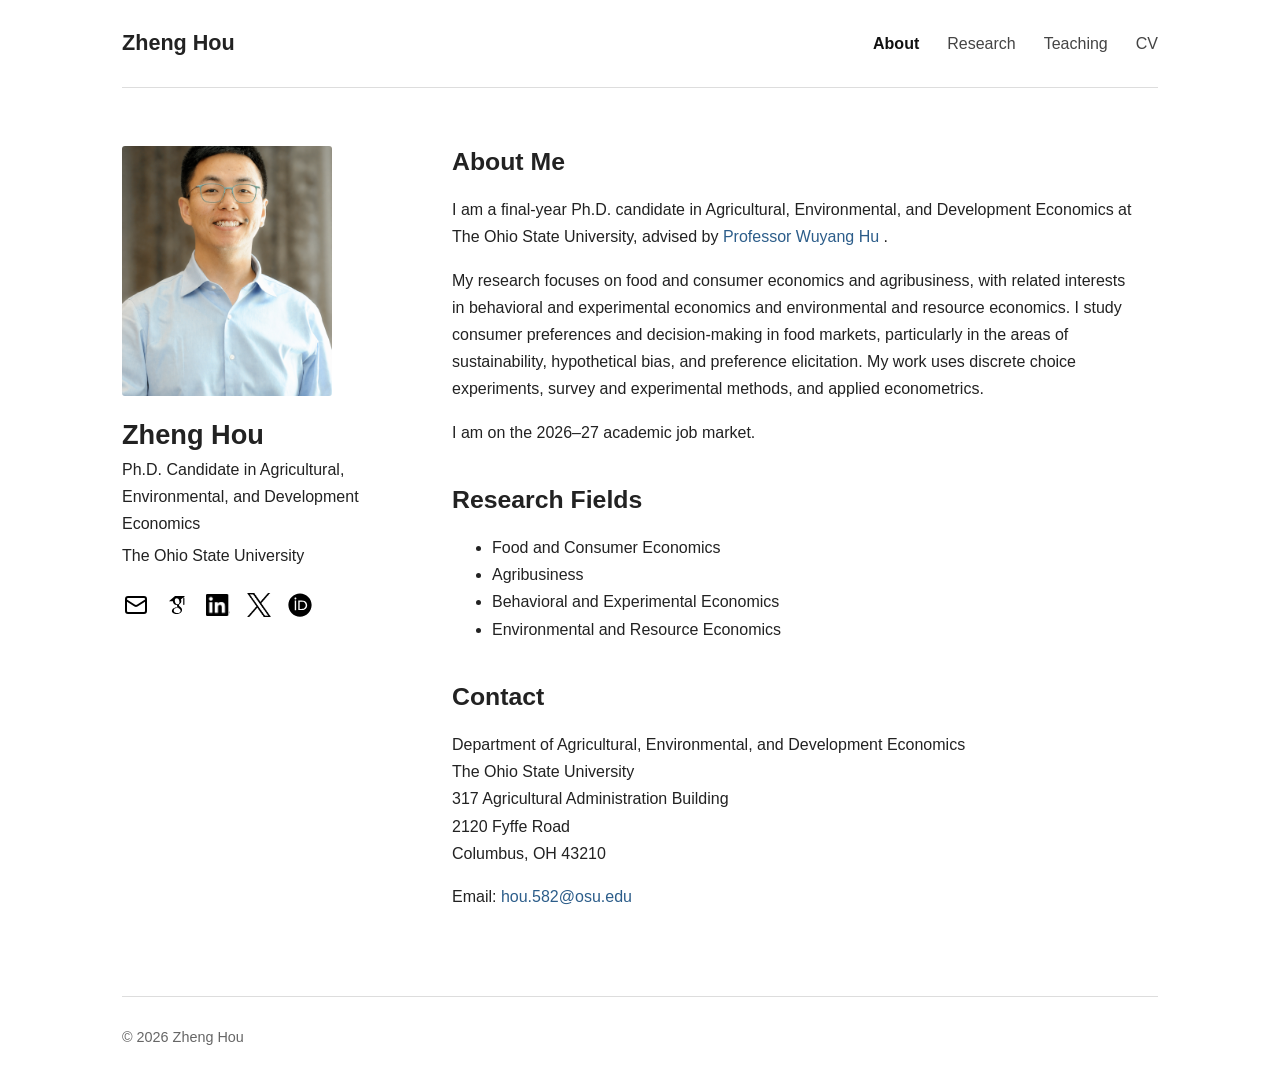
==== index.html @ 5481d35b "Update index.html" ====
<!DOCTYPE html>
<html lang="en">
<head>
  <meta charset="UTF-8">

  <meta
    name="viewport"
    content="width=device-width, initial-scale=1.0"
  >

  <meta
    name="description"
    content="Personal academic website"
  >

  <title>Zheng Hou | Food and Consumer Economics</title>

  <link rel="stylesheet" href="style.css">
</head>

<body>

  <!-- Top navigation -->
  <header class="site-header">

    <a class="site-title" href="index.html">
      Zheng Hou
    </a>

    <nav class="site-nav">
      <a class="active" href="index.html">About</a>
      <a href="research.html">Research</a>
      <a href="teaching.html">Teaching</a>
      <a href="files/cv.pdf" target="_blank">CV</a>
    </nav>

  </header>


  <!-- Main content -->
  <main class="profile-layout">

    <!-- Left column -->
    <aside class="profile-sidebar">

      <img
        class="profile-photo"
        src="other/headshots_copy.png"
        alt="Zheng Hou"
      >

      <h1>Zheng Hou</h1>

      <p class="position">
         Ph.D. Candidate in Agricultural, Environmental, and Development Economics
      </p>

      <p>
        The Ohio State University
      </p>

<div class="contact-icons" aria-label="Contact and academic profiles">

  <!-- Email -->
  <a
    class="contact-icon"
    href="mailto:hou.582@osu.edu"
    aria-label="Email"
    title="Email"
  >
    <img
      src="icons/email.svg"
      alt=""
    >
  </a>

  <!-- Google Scholar -->
  <a
    class="contact-icon"
    href="https://scholar.google.com/citations?user=YOUR_SCHOLAR_ID"
    target="_blank"
    rel="noopener noreferrer"
    aria-label="Google Scholar"
    title="Google Scholar"
  >
    <img
      src="icons/google-scholar.svg"
      alt=""
    >
  </a>

  <!-- LinkedIn -->
  <a
    class="contact-icon"
    href="https://www.linkedin.com/in/zheng-hou-45429832b"
    target="_blank"
    rel="noopener noreferrer"
    aria-label="LinkedIn"
    title="LinkedIn"
  >
    <img
      src="icons/in_copy.png"
      alt=""
    >
  </a>

  <!-- X / Twitter -->
  <a
    class="contact-icon"
    href="https://x.com/YOUR_X_USERNAME"
    target="_blank"
    rel="noopener noreferrer"
    aria-label="X"
    title="X / Twitter"
  >
    <img
      src="icons/x.png"
      alt=""
    >
  </a>

  <!-- ORCID -->
  <a
    class="contact-icon"
    href="https://orcid.org/0009-0001-2980-5414"
    target="_blank"
    rel="noopener noreferrer"
    aria-label="ORCID"
    title="ORCID"
  >
    <img
      src="icons/orcid.svg"
      alt=""
    >
  </a>

</div>

    </aside>


    <!-- Right column -->
    <section class="main-content">

      <h2>About Me</h2>

      <p>
        I am a final-year Ph.D. candidate in Agricultural, Environmental, and Development Economics at The Ohio State University, advised by 
        <a
          href="https://aede.osu.edu/our-people/wuyang-hu"
          target="_blank"
          rel="noopener noreferrer"
        >
          Professor Wuyang Hu
        </a>.
      </p>

      <p>
        My research focuses on food and consumer economics and agribusiness, with related interests in behavioral and experimental economics and environmental and resource economics. I study consumer preferences and decision-making in food markets, particularly in the areas of sustainability, hypothetical bias, and preference elicitation. My work uses discrete choice experiments, survey and experimental methods, and applied econometrics.

      <p>
        I am on the 2026–27 academic job market.
      </p>


<h2>Research Fields</h2>

<ul>
  <li>Food and Consumer Economics</li>
  <li>Agribusiness</li>
  <li>Behavioral and Experimental Economics</li>
  <li>Environmental and Resource Economics</li>
</ul>


      <h2>Contact</h2>

      <p>
        Department of Agricultural, Environmental, and Development Economics<br>
        The Ohio State University<br>
        317 Agricultural Administration Building<br>
        2120 Fyffe Road<br>
        Columbus, OH 43210
      </p>

      <p>
        Email:
        <a href="mailto:hou.582@osu.edu">
          hou.582@osu.edu
        </a>
      </p>

    </section>

  </main>


  <!-- Footer -->
  <footer class="site-footer">
    © 2026 Zheng Hou
  </footer>

</body>
</html>
---- style.css ----
/* -----------------------------
   Basic settings
------------------------------ */

* {
  box-sizing: border-box;
}

html {
  scroll-behavior: smooth;
}

body {
  max-width: 1100px;
  margin: 0 auto;
  padding: 0 32px;

  font-family:
    -apple-system,
    BlinkMacSystemFont,
    "Segoe UI",
    Arial,
    Helvetica,
    sans-serif;

  font-size: 16px;
  line-height: 1.7;
  color: #222;
  background: #fff;
}

a {
  color: #2c5d8a;
  text-decoration: none;
}

a:hover {
  text-decoration: underline;
}


/* -----------------------------
   Header and navigation
------------------------------ */

.site-header {
  display: flex;
  justify-content: space-between;
  align-items: center;

  min-height: 88px;
  border-bottom: 1px solid #ddd;
}

.site-title {
  font-size: 1.35rem;
  font-weight: 650;
  color: #222;
}

.site-title:hover {
  text-decoration: none;
}

.site-nav {
  display: flex;
  gap: 28px;
}

.site-nav a {
  color: #444;
}

.site-nav a.active {
  color: #111;
  font-weight: 600;
}


/* -----------------------------
   Homepage layout
------------------------------ */

.profile-layout {
  display: grid;
  grid-template-columns: 260px minmax(0, 1fr);
  gap: 70px;

  padding: 58px 0 70px;
}

.profile-sidebar {
  text-align: left;
}

.profile-photo {
  display: block;
  width: 210px;
  height: 250px;

  object-fit: cover;
  border-radius: 3px;
}

.profile-sidebar h1 {
  margin: 22px 0 4px;
  font-size: 1.7rem;
  line-height: 1.25;
}

.profile-sidebar p {
  margin: 4px 0;
}

.position {
  font-weight: 500;
}

.contact-links {
  display: flex;
  flex-direction: column;
  align-items: flex-start;
  gap: 5px;

  margin-top: 20px;
}

.main-content {
  max-width: 690px;
}

.main-content h2,
.page-content h1,
.page-content h2 {
  line-height: 1.3;
}

.main-content h2 {
  margin-top: 0;
  margin-bottom: 18px;
  font-size: 1.55rem;
}

.main-content h2:not(:first-child) {
  margin-top: 38px;
}


/* -----------------------------
   Research and teaching pages
------------------------------ */

.page-content {
  max-width: 820px;
  min-height: 65vh;
  padding: 55px 0 75px;
}

.page-content > h1 {
  margin-top: 0;
  margin-bottom: 36px;
  font-size: 2rem;
}

.section-heading {
  margin-top: 45px;
  padding-bottom: 8px;
  border-bottom: 1px solid #ddd;
}

.paper {
  margin: 28px 0 38px;
}

.paper-title {
  margin-bottom: 6px;
  font-size: 1.15rem;
  font-weight: 650;
}

.coauthors {
  margin: 4px 0;
  color: #555;
}

.paper-links {
  margin: 9px 0;
}

.paper-links a {
  margin-right: 13px;
}

details {
  margin-top: 12px;
}

summary {
  color: #2c5d8a;
  cursor: pointer;
}

.abstract {
  margin-top: 12px;
  padding-left: 16px;
  border-left: 3px solid #ddd;
}


/* -----------------------------
   Footer
------------------------------ */

.site-footer {
  padding: 28px 0 35px;
  border-top: 1px solid #ddd;

  font-size: 0.9rem;
  color: #666;
}


/* -----------------------------
   Mobile layout
------------------------------ */

@media (max-width: 760px) {

  body {
    padding: 0 20px;
  }

  .site-header {
    display: block;
    padding: 22px 0;
  }

  .site-nav {
    flex-wrap: wrap;
    gap: 8px 20px;
    margin-top: 14px;
  }

  .profile-layout {
    grid-template-columns: 1fr;
    gap: 38px;
    padding-top: 38px;
  }

  .profile-photo {
    width: 180px;
    height: 215px;
  }

}

/* Contact icons */

.contact-icons {
  display: flex;
  flex-wrap: wrap;
  align-items: center;
  gap: 13px;
  margin-top: 22px;
}

.contact-icon {
  display: inline-flex;
  align-items: center;
  justify-content: center;

  width: 28px;
  height: 28px;
  padding: 0;

  text-decoration: none;
  transition:
    opacity 0.2s ease,
    transform 0.2s ease;
}

.contact-icon img {
  display: block;

  width: 24px;
  height: 24px;

  max-width: 24px;
  max-height: 24px;

  object-fit: contain;
}

.contact-icon:hover {
  opacity: 0.7;
  transform: translateY(-2px);
  text-decoration: none;
}

.contact-icon:focus-visible {
  outline: 2px solid #2c5d8a;
  outline-offset: 4px;
  border-radius: 3px;
}
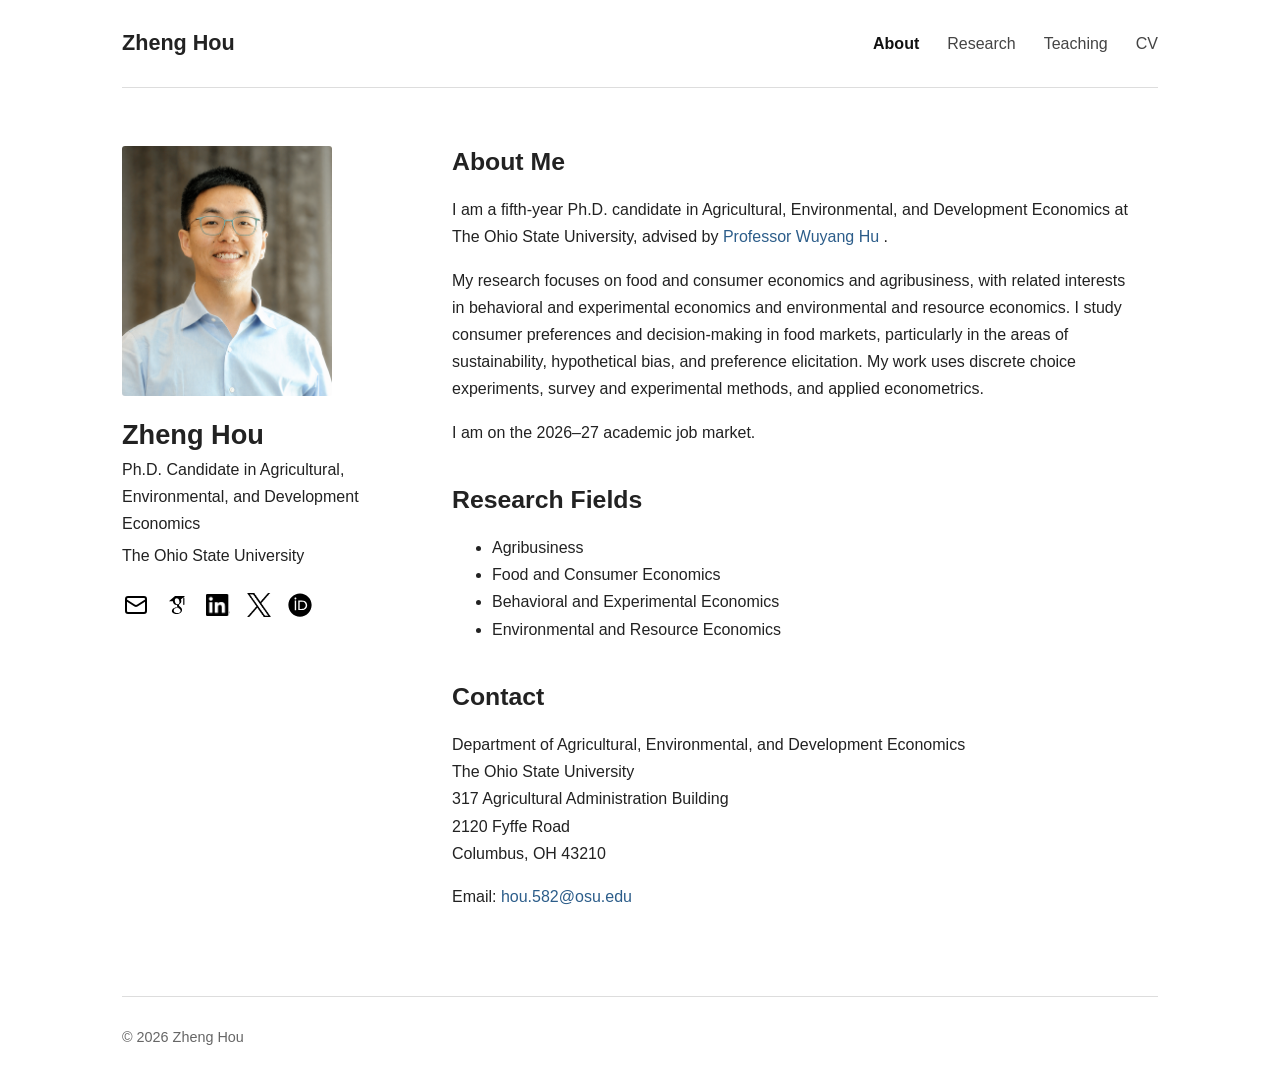
==== commit d9b5f56f: "Update index.html" ====
--- a/index.html
+++ b/index.html
@@ -13,7 +13,7 @@
     content="Personal academic website"
   >
 
-  <title>Zheng Hou | Food and Consumer Economics</title>
+  <title>Zheng Hou | Agribusiness</title>
 
   <link rel="stylesheet" href="style.css">
 </head>
@@ -145,9 +145,9 @@
       <h2>About Me</h2>
 
       <p>
-        I am a final-year Ph.D. candidate in Agricultural, Environmental, and Development Economics at The Ohio State University, advised by 
+        I am a fifth-year Ph.D. candidate in Agricultural, Environmental, and Development Economics at The Ohio State University, advised by 
         <a
-          href="https://aede.osu.edu/our-people/wuyang-hu"
+          href="https://cfaes.osu.edu/person/wuyang-hu"
           target="_blank"
           rel="noopener noreferrer"
         >
@@ -166,8 +166,8 @@
 <h2>Research Fields</h2>
 
 <ul>
+  <li>Agribusiness</li>
   <li>Food and Consumer Economics</li>
-  <li>Agribusiness</li>
   <li>Behavioral and Experimental Economics</li>
   <li>Environmental and Resource Economics</li>
 </ul>
--- a/style.css
+++ b/style.css
@@ -26,7 +26,7 @@
   font-size: 16px;
   line-height: 1.7;
   color: #222;
-  background: #fff;
+  background-color: #fff;
 }
 
 a {
@@ -36,6 +36,11 @@
 
 a:hover {
   text-decoration: underline;
+}
+
+a:focus-visible {
+  outline: 2px solid #2c5d8a;
+  outline-offset: 3px;
 }
 
 
@@ -64,10 +69,12 @@
 
 .site-nav {
   display: flex;
+  align-items: center;
   gap: 28px;
 }
 
 .site-nav a {
+  padding: 4px 0;
   color: #444;
 }
 
@@ -95,10 +102,13 @@
 
 .profile-photo {
   display: block;
+
   width: 210px;
   height: 250px;
 
   object-fit: cover;
+  object-position: center top;
+
   border-radius: 3px;
 }
 
@@ -116,15 +126,6 @@
   font-weight: 500;
 }
 
-.contact-links {
-  display: flex;
-  flex-direction: column;
-  align-items: flex-start;
-  gap: 5px;
-
-  margin-top: 20px;
-}
-
 .main-content {
   max-width: 690px;
 }
@@ -147,7 +148,60 @@
 
 
 /* -----------------------------
-   Research and teaching pages
+   Contact icons
+------------------------------ */
+
+.contact-icons {
+  display: flex;
+  flex-wrap: wrap;
+  align-items: center;
+  gap: 13px;
+
+  margin-top: 22px;
+}
+
+.contact-icon {
+  display: inline-flex;
+  align-items: center;
+  justify-content: center;
+
+  width: 28px;
+  height: 28px;
+  padding: 0;
+
+  text-decoration: none;
+
+  transition:
+    opacity 0.2s ease,
+    transform 0.2s ease;
+}
+
+.contact-icon img {
+  display: block;
+
+  width: 24px;
+  height: 24px;
+  max-width: 24px;
+  max-height: 24px;
+
+  object-fit: contain;
+}
+
+.contact-icon:hover {
+  opacity: 0.7;
+  transform: translateY(-2px);
+  text-decoration: none;
+}
+
+.contact-icon:focus-visible {
+  outline: 2px solid #2c5d8a;
+  outline-offset: 4px;
+  border-radius: 3px;
+}
+
+
+/* -----------------------------
+   Common interior-page layout
 ------------------------------ */
 
 .page-content {
@@ -159,23 +213,44 @@
 .page-content > h1 {
   margin-top: 0;
   margin-bottom: 36px;
+
   font-size: 2rem;
 }
 
+.page-intro {
+  max-width: 760px;
+  margin: -12px 0 38px;
+
+  color: #444;
+  font-size: 1.03rem;
+  line-height: 1.75;
+}
+
 .section-heading {
-  margin-top: 45px;
+  margin-top: 48px;
+  margin-bottom: 24px;
   padding-bottom: 8px;
+
   border-bottom: 1px solid #ddd;
-}
+
+  font-size: 1.45rem;
+}
+
+
+/* -----------------------------
+   Research page: papers
+------------------------------ */
 
 .paper {
-  margin: 28px 0 38px;
+  margin: 0 0 42px;
 }
 
 .paper-title {
-  margin-bottom: 6px;
+  margin: 0 0 7px;
+
   font-size: 1.15rem;
   font-weight: 650;
+  line-height: 1.45;
 }
 
 .coauthors {
@@ -183,6 +258,22 @@
   color: #555;
 }
 
+.paper-status {
+  margin: 5px 0;
+
+  color: #666;
+  font-style: italic;
+}
+
+.paper-presentation {
+  max-width: 760px;
+  margin: 8px 0 12px;
+
+  color: #666;
+  font-size: 0.95rem;
+  line-height: 1.6;
+}
+
 .paper-links {
   margin: 9px 0;
 }
@@ -191,19 +282,243 @@
   margin-right: 13px;
 }
 
+
+/* Abstract, project description, and feedback dropdowns */
+
 details {
-  margin-top: 12px;
-}
-
-summary {
+  margin-top: 13px;
+}
+
+details > summary {
+  display: inline-flex;
+  align-items: center;
+  gap: 7px;
+
+  padding: 2px 0;
+
   color: #2c5d8a;
+  font-weight: 500;
+
   cursor: pointer;
-}
-
-.abstract {
-  margin-top: 12px;
-  padding-left: 16px;
-  border-left: 3px solid #ddd;
+  user-select: none;
+  list-style: none;
+}
+
+/* Hide the browser's default arrow */
+
+details > summary::-webkit-details-marker {
+  display: none;
+}
+
+/* Custom right-pointing arrow */
+
+details > summary::before {
+  content: "▸";
+  display: inline-block;
+
+  font-size: 0.95rem;
+  line-height: 1;
+
+  transition: transform 0.18s ease;
+}
+
+/* Rotate downward when expanded */
+
+details[open] > summary::before {
+  transform: rotate(90deg);
+}
+
+details[open] > summary {
+  margin-bottom: 4px;
+}
+
+details > summary:hover {
+  text-decoration: underline;
+}
+
+details > summary:focus-visible {
+  outline: 2px solid #2c5d8a;
+  outline-offset: 4px;
+  border-radius: 2px;
+}
+
+/* -----------------------------
+   Research experience
+------------------------------ */
+
+.experience-item {
+  margin: 0 0 31px;
+}
+
+.experience-header {
+  display: flex;
+  justify-content: space-between;
+  align-items: baseline;
+  gap: 24px;
+}
+
+.experience-header h3 {
+  margin: 0;
+
+  font-size: 1.08rem;
+  line-height: 1.45;
+}
+
+.experience-date {
+  flex-shrink: 0;
+
+  color: #666;
+  font-size: 0.95rem;
+  white-space: nowrap;
+}
+
+.experience-institution {
+  margin: 5px 0 9px;
+
+  color: #666;
+  font-style: italic;
+}
+
+
+/* -----------------------------
+   Professional service
+------------------------------ */
+
+.service-list {
+  margin: 0 0 42px;
+  padding-left: 22px;
+}
+
+.service-list li {
+  margin-bottom: 10px;
+  line-height: 1.6;
+}
+
+
+/* -----------------------------
+   Teaching page
+------------------------------ */
+
+.teaching-role {
+  margin-bottom: 44px;
+}
+
+.teaching-role > h3 {
+  margin: 0 0 22px;
+
+  font-size: 1.25rem;
+  line-height: 1.4;
+}
+
+
+/* Individual highlighted courses */
+
+.course {
+  margin: 0 0 34px;
+}
+
+.course-header {
+  display: flex;
+  justify-content: space-between;
+  align-items: baseline;
+  gap: 24px;
+}
+
+.course-header h4 {
+  margin: 0;
+
+  font-size: 1.08rem;
+  line-height: 1.45;
+}
+
+.course-term {
+  flex-shrink: 0;
+
+  color: #666;
+  font-size: 0.95rem;
+  white-space: nowrap;
+}
+
+.course-level {
+  margin: 5px 0 9px;
+
+  color: #666;
+  font-style: italic;
+}
+
+.teaching-evaluation {
+  margin-top: 9px;
+}
+
+.response-count {
+  color: #666;
+  font-size: 0.94rem;
+}
+
+
+/* Teaching Associate course list */
+
+.course-list {
+  margin: 0;
+  padding-left: 0;
+
+  list-style: none;
+}
+
+.course-list li {
+  display: flex;
+  justify-content: space-between;
+  align-items: baseline;
+  gap: 25px;
+
+  padding: 11px 0;
+  border-bottom: 1px solid #eee;
+}
+
+.course-list li:first-child {
+  border-top: 1px solid #eee;
+}
+
+.course-name {
+  line-height: 1.5;
+}
+
+
+/* -----------------------------
+   Teaching development
+------------------------------ */
+
+.credential {
+  margin: 0 0 34px;
+}
+
+.credential-header {
+  display: flex;
+  justify-content: space-between;
+  align-items: baseline;
+  gap: 24px;
+}
+
+.credential-header h3 {
+  margin: 0;
+
+  font-size: 1.08rem;
+  line-height: 1.45;
+}
+
+.credential-year {
+  flex-shrink: 0;
+
+  color: #666;
+  font-size: 0.95rem;
+  white-space: nowrap;
+}
+
+.credential-provider {
+  margin: 5px 0 9px;
+
+  color: #666;
+  font-style: italic;
 }
 
 
@@ -215,8 +530,8 @@
   padding: 28px 0 35px;
   border-top: 1px solid #ddd;
 
+  color: #666;
   font-size: 0.9rem;
-  color: #666;
 }
 
 
@@ -238,12 +553,14 @@
   .site-nav {
     flex-wrap: wrap;
     gap: 8px 20px;
+
     margin-top: 14px;
   }
 
   .profile-layout {
     grid-template-columns: 1fr;
     gap: 38px;
+
     padding-top: 38px;
   }
 
@@ -252,53 +569,128 @@
     height: 215px;
   }
 
-}
-
-/* Contact icons */
-
-.contact-icons {
+  .page-content {
+    padding-top: 40px;
+  }
+
+  .page-content > h1 {
+    margin-bottom: 28px;
+  }
+
+  .page-intro {
+    margin-top: -6px;
+  }
+
+  .section-heading {
+    margin-top: 40px;
+  }
+
+  .experience-header,
+  .course-header,
+  .credential-header,
+  .course-list li {
+    display: block;
+  }
+
+  .experience-date,
+  .course-term,
+  .credential-year {
+    display: block;
+    margin-top: 4px;
+
+    white-space: normal;
+  }
+
+  .course-list li {
+    padding: 13px 0;
+  }
+
+}
+
+/* -----------------------------
+   Selected student feedback
+------------------------------ */
+
+.student-feedback {
+  margin-top: 14px;
+}
+
+/* Note above selected comments */
+
+.feedback-note {
+  margin: 12px 0 4px;
+  color: #777;
+  font-size: 0.88rem;
+  font-style: italic;
+}
+
+
+/* Individual student comments */
+
+.student-feedback blockquote {
+  margin: 14px 0 0;
+  padding: 12px 16px;
+
+  color: #444;
+  background-color: #f7f7f7;
+  border-left: 3px solid #bbb;
+
+  font-size: 0.96rem;
+  line-height: 1.65;
+}
+
+.student-feedback blockquote:last-child {
+  margin-bottom: 4px;
+}
+
+
+/* -----------------------------
+   Teaching material links
+   Used primarily for AEDECON 6120
+------------------------------ */
+
+.teaching-links {
   display: flex;
   flex-wrap: wrap;
   align-items: center;
-  gap: 13px;
-  margin-top: 22px;
-}
-
-.contact-icon {
-  display: inline-flex;
-  align-items: center;
-  justify-content: center;
-
-  width: 28px;
-  height: 28px;
-  padding: 0;
-
-  text-decoration: none;
-  transition:
-    opacity 0.2s ease,
-    transform 0.2s ease;
-}
-
-.contact-icon img {
-  display: block;
-
-  width: 24px;
-  height: 24px;
-
-  max-width: 24px;
-  max-height: 24px;
-
-  object-fit: contain;
-}
-
-.contact-icon:hover {
-  opacity: 0.7;
-  transform: translateY(-2px);
-  text-decoration: none;
-}
-
-.contact-icon:focus-visible {
-  outline: 2px solid #2c5d8a;
-  outline-offset: 4px;
-  border-radius: 3px;
-}
+  gap: 10px 0;
+
+  margin-top: 16px;
+}
+
+.teaching-links a {
+  font-size: 0.95rem;
+  font-weight: 500;
+}
+
+.teaching-links a:not(:last-child)::after {
+  content: "|";
+  margin: 0 14px;
+  color: #bbb;
+  font-weight: 400;
+}
+
+
+/* Mobile adjustments */
+
+@media (max-width: 760px) {
+
+  .student-feedback blockquote {
+    padding: 11px 14px;
+  }
+
+  .teaching-links {
+    display: block;
+  }
+
+  .teaching-links a {
+    display: block;
+    margin-bottom: 7px;
+  }
+
+  .teaching-links a:not(:last-child)::after {
+    content: "";
+    margin: 0;
+  }
+
+}
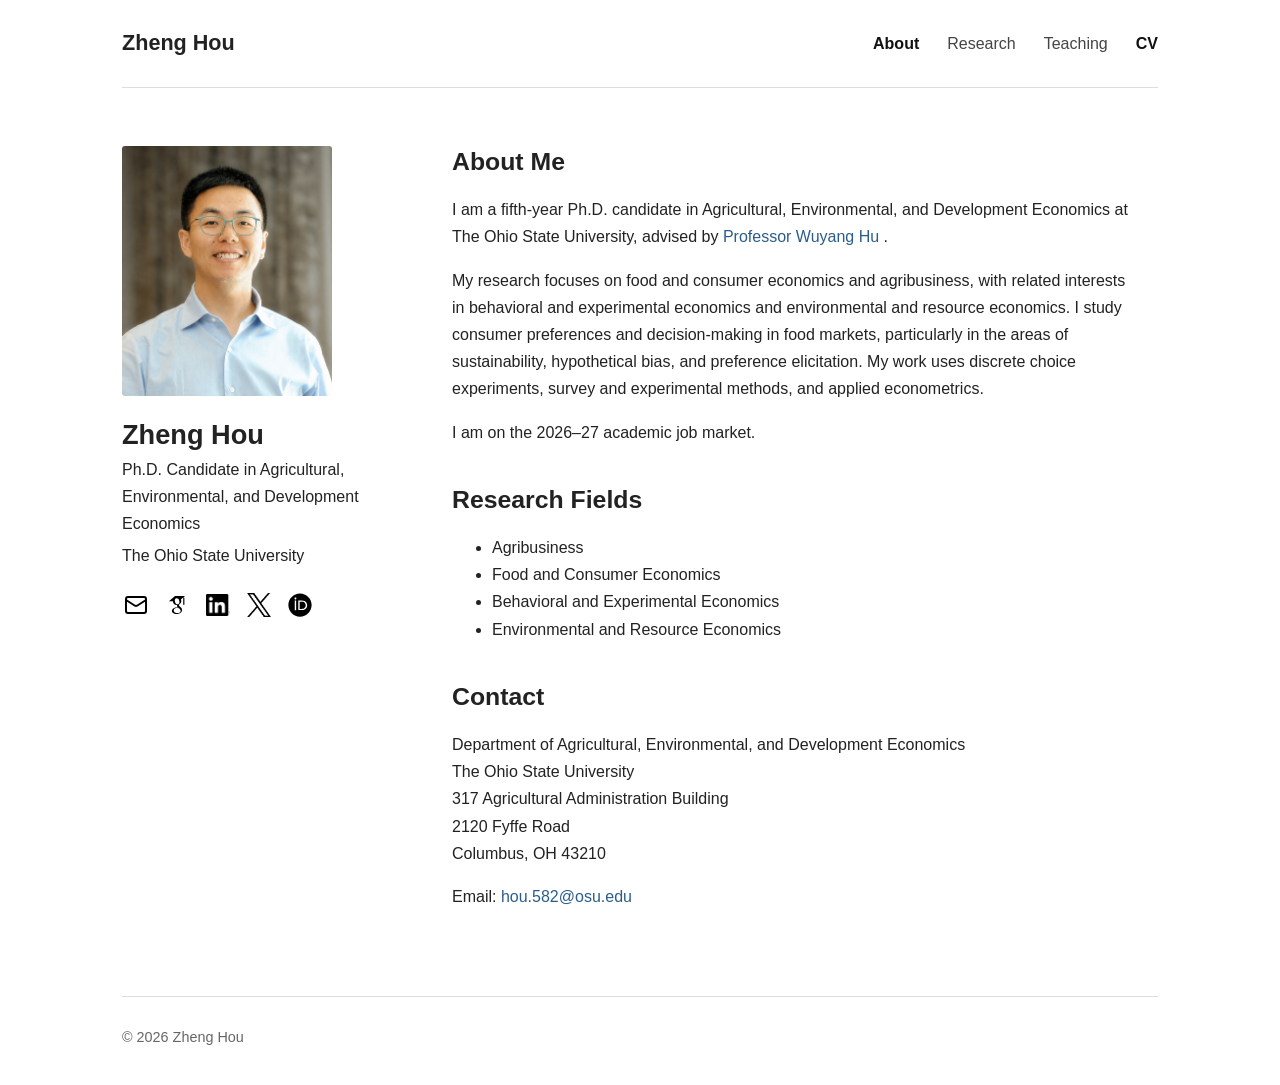
==== commit df0f1c24: "Update index.html" ====
--- a/index.html
+++ b/index.html
@@ -13,7 +13,7 @@
     content="Personal academic website"
   >
 
-  <title>Zheng Hou | Agribusiness</title>
+  <title>Zheng Hou</title>
 
   <link rel="stylesheet" href="style.css">
 </head>
@@ -31,7 +31,7 @@
       <a class="active" href="index.html">About</a>
       <a href="research.html">Research</a>
       <a href="teaching.html">Teaching</a>
-      <a href="files/cv.pdf" target="_blank">CV</a>
+      <a class="active" href="cv.html">CV</a>
     </nav>
 
   </header>
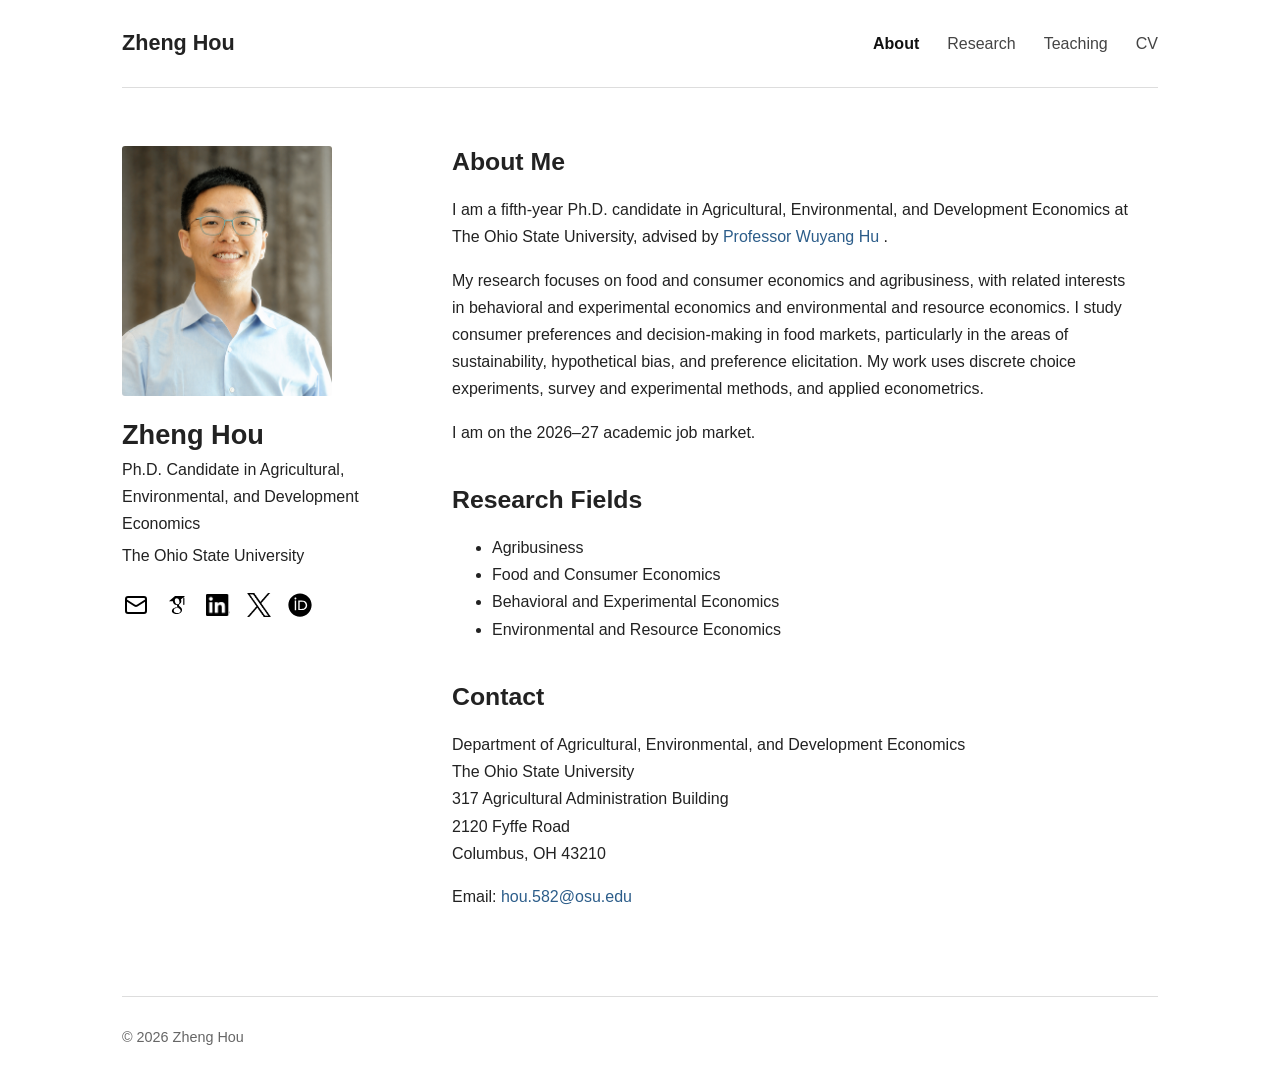
==== commit 20c350e7: "Update index.html" ====
--- a/index.html
+++ b/index.html
@@ -31,7 +31,7 @@
       <a class="active" href="index.html">About</a>
       <a href="research.html">Research</a>
       <a href="teaching.html">Teaching</a>
-      <a class="active" href="cv.html">CV</a>
+      <a href="cv.html" href="cv.html">CV</a>
     </nav>
 
   </header>
